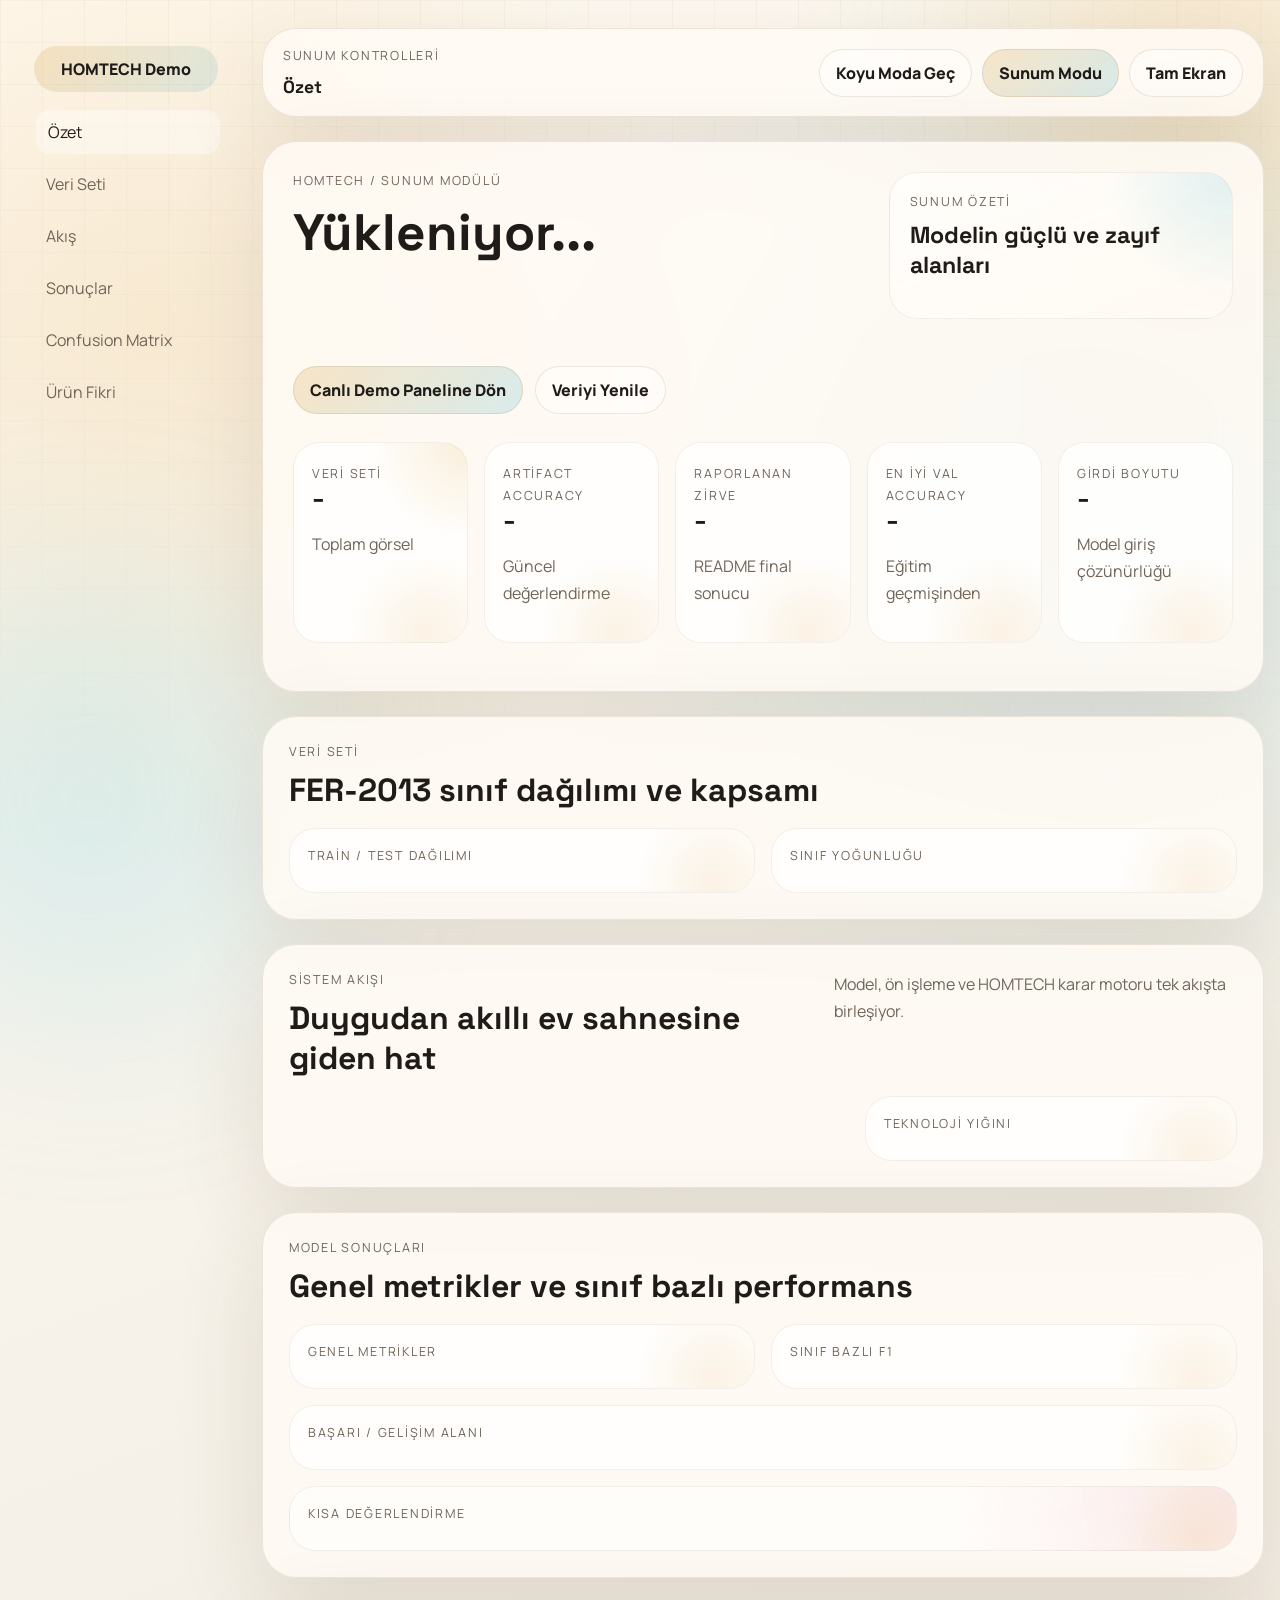
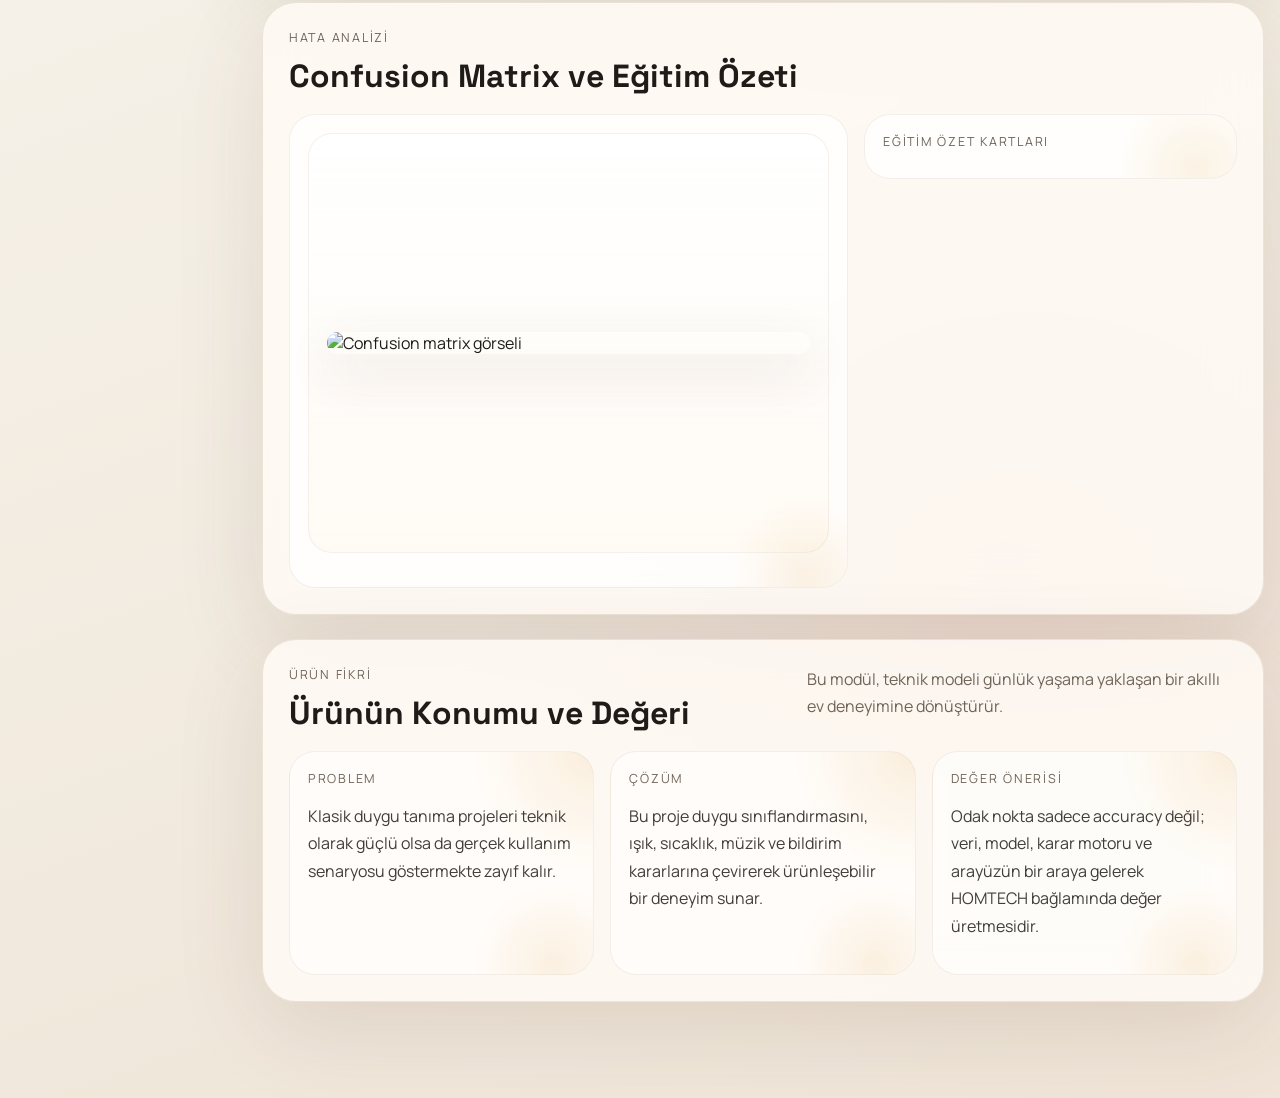
==== src/web_demo/presentation.html @ cc85b4e5 "Add presentation and desktop demo experience" ====
<!DOCTYPE html>
<html lang="tr">
  <head>
    <meta charset="UTF-8" />
    <meta name="viewport" content="width=device-width, initial-scale=1.0" />
    <title>HOMTECH Sunum Modülü</title>
    <link rel="preconnect" href="https://fonts.googleapis.com" />
    <link rel="preconnect" href="https://fonts.gstatic.com" crossorigin />
    <link
      href="https://fonts.googleapis.com/css2?family=Space+Grotesk:wght@400;500;700&family=Manrope:wght@400;600;700;800&display=swap"
      rel="stylesheet"
    />
    <link rel="icon" type="image/png" href="./app_icon.png" />
    <link rel="stylesheet" href="./presentation.css" />
  </head>
  <body>
    <div class="backdrop backdrop-one"></div>
    <div class="backdrop backdrop-two"></div>

    <div class="presentation-shell">
      <aside class="rail">
        <a class="brand-chip" href="/">HOMTECH Demo</a>
        <nav class="rail-nav">
          <a href="#hero">Özet</a>
          <a href="#dataset">Veri Seti</a>
          <a href="#pipeline">Akış</a>
          <a href="#results">Sonuçlar</a>
          <a href="#matrix">Confusion Matrix</a>
          <a href="#product">Ürün Fikri</a>
        </nav>
      </aside>

      <main class="slides">
        <header class="presentation-toolbar glass">
          <div class="toolbar-copy">
            <span class="toolbar-label">Sunum Kontrolleri</span>
            <strong id="slide-title">Özet</strong>
          </div>
          <div class="toolbar-actions">
            <button id="theme-toggle" class="toolbar-button" type="button">Koyu Moda Geç</button>
            <button id="presentation-toggle" class="toolbar-button primary" type="button">Sunum Modu</button>
            <button id="fullscreen-toggle" class="toolbar-button" type="button">Tam Ekran</button>
          </div>
        </header>

        <section id="hero" class="slide hero-slide glass">
          <div class="hero-stage">
            <div class="hero-copy-block">
              <div class="eyebrow">HOMTECH / Sunum Modülü</div>
              <h1 id="project-title">Yükleniyor...</h1>
              <p id="project-subtitle" class="hero-subtitle"></p>
              <p id="project-goal" class="hero-copy"></p>

              <div id="hero-tags" class="hero-tags"></div>

              <div class="hero-actions">
                <a class="primary-link" href="/">Canlı Demo Paneline Dön</a>
                <button id="reload-data" class="secondary-link" type="button">Veriyi Yenile</button>
              </div>
            </div>

            <aside class="hero-spotlight">
              <div class="spotlight-topline">Sunum Özeti</div>
              <h3 id="spotlight-title">Modelin güçlü ve zayıf alanları</h3>
              <p id="spotlight-copy"></p>
              <div id="spotlight-grid" class="spotlight-grid"></div>
            </aside>
          </div>

          <div class="hero-metrics">
            <article class="metric-card accent">
              <span>Veri Seti</span>
              <strong id="dataset-total">-</strong>
              <p>Toplam görsel</p>
            </article>
            <article class="metric-card">
              <span>Artifact Accuracy</span>
              <strong id="current-accuracy">-</strong>
              <p>Güncel değerlendirme</p>
            </article>
            <article class="metric-card">
              <span>Raporlanan Zirve</span>
              <strong id="reported-accuracy">-</strong>
              <p>README final sonucu</p>
            </article>
            <article class="metric-card">
              <span>En İyi Val Accuracy</span>
              <strong id="best-val-accuracy">-</strong>
              <p>Eğitim geçmişinden</p>
            </article>
            <article class="metric-card">
              <span>Girdi Boyutu</span>
              <strong id="image-size">-</strong>
              <p>Model giriş çözünürlüğü</p>
            </article>
          </div>

          <div id="hero-summary-band" class="hero-summary-band"></div>
        </section>

        <section id="dataset" class="slide glass">
          <div class="section-head">
            <div>
              <p class="section-kicker">Veri Seti</p>
              <h2>FER-2013 sınıf dağılımı ve kapsamı</h2>
            </div>
            <p id="dataset-summary" class="section-copy"></p>
          </div>

          <div class="dataset-grid">
            <div class="panel-card">
              <div class="card-title">Train / Test Dağılımı</div>
              <div id="split-overview" class="split-overview"></div>
            </div>

            <div class="panel-card">
              <div class="card-title">Sınıf Yoğunluğu</div>
              <div id="dataset-bars" class="bar-list"></div>
            </div>
          </div>
        </section>

        <section id="pipeline" class="slide glass">
          <div class="section-head">
            <div>
              <p class="section-kicker">Sistem Akışı</p>
              <h2>Duygudan akıllı ev sahnesine giden hat</h2>
            </div>
            <p class="section-copy">Model, ön işleme ve HOMTECH karar motoru tek akışta birleşiyor.</p>
          </div>

          <div class="pipeline-grid">
            <div id="pipeline-steps" class="timeline"></div>
            <div class="panel-card compact">
              <div class="card-title">Teknoloji Yığını</div>
              <div id="tech-stack" class="tech-stack"></div>
            </div>
          </div>
        </section>

        <section id="results" class="slide glass">
          <div class="section-head">
            <div>
              <p class="section-kicker">Model Sonuçları</p>
              <h2>Genel metrikler ve sınıf bazlı performans</h2>
            </div>
            <p id="results-summary" class="section-copy"></p>
          </div>

          <div class="results-grid">
            <div class="panel-card">
              <div class="card-title">Genel Metrikler</div>
              <div id="overall-metrics" class="overall-metrics"></div>
            </div>
            <div class="panel-card">
              <div class="card-title">Sınıf Bazlı F1</div>
              <div id="f1-bars" class="bar-list"></div>
            </div>
            <div class="panel-card wide-card">
              <div class="card-title">Başarı / Gelişim Alanı</div>
              <div id="highlight-grid" class="highlight-grid"></div>
            </div>
            <div class="panel-card wide-card emphasis-card">
              <div class="card-title">Kısa Değerlendirme</div>
              <p id="results-spotlight" class="spotlight-paragraph"></p>
            </div>
          </div>
        </section>

        <section id="matrix" class="slide glass">
          <div class="section-head">
            <div>
              <p class="section-kicker">Hata Analizi</p>
              <h2>Confusion Matrix ve Eğitim Özeti</h2>
            </div>
            <p id="training-summary" class="section-copy"></p>
          </div>

          <div class="matrix-grid">
            <div class="panel-card image-card">
              <div class="matrix-frame">
                <img id="matrix-image" alt="Confusion matrix görseli" />
              </div>
              <p id="matrix-caption" class="image-caption"></p>
            </div>
            <div class="panel-card">
              <div class="card-title">Eğitim Özet Kartları</div>
              <div id="training-cards" class="training-cards"></div>
            </div>
          </div>
        </section>

        <section id="product" class="slide glass">
          <div class="section-head">
            <div>
              <p class="section-kicker">Ürün Fikri</p>
              <h2>Ürünün Konumu ve Değeri</h2>
            </div>
            <p class="section-copy">Bu modül, teknik modeli günlük yaşama yaklaşan bir akıllı ev deneyimine dönüştürür.</p>
          </div>

          <div class="product-grid">
            <article class="panel-card story-card">
              <div class="card-title">Problem</div>
              <p>Klasik duygu tanıma projeleri teknik olarak güçlü olsa da gerçek kullanım senaryosu göstermekte zayıf kalır.</p>
            </article>
            <article class="panel-card story-card">
              <div class="card-title">Çözüm</div>
              <p>Bu proje duygu sınıflandırmasını, ışık, sıcaklık, müzik ve bildirim kararlarına çevirerek ürünleşebilir bir deneyim sunar.</p>
            </article>
            <article class="panel-card story-card">
              <div class="card-title">Değer Önerisi</div>
              <p>Odak nokta sadece accuracy değil; veri, model, karar motoru ve arayüzün bir araya gelerek HOMTECH bağlamında değer üretmesidir.</p>
            </article>
          </div>
        </section>
      </main>
    </div>

    <div id="slide-controls" class="slide-controls glass" hidden>
      <button id="prev-slide" class="nav-button" type="button">Önceki</button>
      <div class="slide-progress">
        <span id="slide-counter">1 / 6</span>
        <div class="progress-track">
          <div id="progress-fill" class="progress-fill"></div>
        </div>
      </div>
      <button id="next-slide" class="nav-button" type="button">Sonraki</button>
    </div>

    <script src="./presentation.js" defer></script>
  </body>
</html>
---- src/web_demo/presentation.css ----
:root {
  --bg: #f5f1e8;
  --bg-secondary: #fffaf2;
  --panel: rgba(255, 251, 245, 0.86);
  --panel-soft: rgba(255, 255, 255, 0.75);
  --line: rgba(145, 113, 74, 0.16);
  --text: #1e1b18;
  --muted: #6f6458;
  --cyan: #2da8c7;
  --mint: #3bb88f;
  --amber: #de9c2f;
  --coral: #e47a57;
  --rose: #db6d7d;
  --shadow: 0 26px 90px rgba(84, 59, 31, 0.12);
  --radius-xl: 34px;
  --radius-lg: 26px;
  --radius-md: 18px;
}

body.theme-dark {
  --bg: #06111b;
  --bg-secondary: #0b1a2a;
  --panel: rgba(9, 18, 31, 0.82);
  --panel-soft: rgba(255, 255, 255, 0.04);
  --line: rgba(157, 216, 255, 0.12);
  --text: #f5f7fb;
  --muted: #9db1c9;
  --cyan: #79dbff;
  --mint: #a8ffbd;
  --amber: #ffc06f;
  --coral: #ff8e7b;
  --rose: #ff7fa5;
  --shadow: 0 30px 90px rgba(0, 0, 0, 0.28);
}

* {
  box-sizing: border-box;
}

html {
  scroll-behavior: smooth;
}

body {
  margin: 0;
  min-height: 100vh;
  color: var(--text);
  font-family: "Manrope", sans-serif;
  background:
    radial-gradient(circle at 12% 12%, rgba(222, 156, 47, 0.16), transparent 21%),
    radial-gradient(circle at 85% 18%, rgba(45, 168, 199, 0.14), transparent 23%),
    radial-gradient(circle at 78% 80%, rgba(219, 109, 125, 0.1), transparent 22%),
    linear-gradient(160deg, var(--bg-secondary) 0%, var(--bg) 50%, #efe4d7 100%);
  transition: background 260ms ease, color 260ms ease;
}

body.theme-dark {
  background:
    radial-gradient(circle at 15% 10%, rgba(121, 219, 255, 0.12), transparent 22%),
    radial-gradient(circle at 85% 16%, rgba(255, 192, 111, 0.14), transparent 24%),
    radial-gradient(circle at 78% 75%, rgba(255, 127, 165, 0.09), transparent 24%),
    linear-gradient(160deg, #02070f 0%, #07131f 42%, #091a2d 100%);
}

body::before {
  content: "";
  position: fixed;
  inset: 0;
  pointer-events: none;
  background-image:
    linear-gradient(rgba(30, 27, 24, 0.03) 1px, transparent 1px),
    linear-gradient(90deg, rgba(30, 27, 24, 0.03) 1px, transparent 1px);
  background-size: 42px 42px;
  mask-image: linear-gradient(to bottom, rgba(0, 0, 0, 0.92), transparent);
}

body.theme-dark::before {
  background-image:
    linear-gradient(rgba(255, 255, 255, 0.03) 1px, transparent 1px),
    linear-gradient(90deg, rgba(255, 255, 255, 0.03) 1px, transparent 1px);
}

.backdrop {
  position: fixed;
  width: 420px;
  height: 420px;
  border-radius: 50%;
  filter: blur(110px);
  opacity: 0.22;
  pointer-events: none;
}

.backdrop-one {
  top: -110px;
  right: -130px;
  background: #f3b34d;
}

.backdrop-two {
  left: -120px;
  bottom: -110px;
  background: #6ecfe6;
}

.presentation-shell {
  position: relative;
  display: grid;
  grid-template-columns: 220px minmax(0, 1fr);
  gap: 26px;
  width: min(1500px, calc(100% - 32px));
  margin: 0 auto;
  padding: 28px 0 96px;
}

.slides {
  display: grid;
  gap: 24px;
}

.glass {
  border: 1px solid var(--line);
  border-radius: var(--radius-xl);
  background: var(--panel);
  backdrop-filter: blur(26px);
  box-shadow: var(--shadow);
}

.rail {
  position: sticky;
  top: 24px;
  align-self: start;
  display: grid;
  gap: 18px;
  padding: 18px;
}

.rail {
  height: fit-content;
}

.brand-chip,
.rail-nav a,
.primary-link,
.secondary-link {
  color: var(--text);
  text-decoration: none;
}

.brand-chip {
  display: inline-flex;
  justify-content: center;
  padding: 12px 14px;
  border-radius: 999px;
  font-weight: 800;
  background: linear-gradient(135deg, rgba(222, 156, 47, 0.2), rgba(45, 168, 199, 0.14));
}

.rail-nav {
  display: grid;
  gap: 8px;
}

.rail-nav a {
  padding: 11px 12px;
  border-radius: 14px;
  color: var(--muted);
  transition: background 180ms ease, color 180ms ease, transform 180ms ease;
}

.rail-nav a.active,
.rail-nav a:hover {
  color: var(--text);
  background: rgba(255, 255, 255, 0.4);
  transform: translateX(2px);
}

body.theme-dark .rail-nav a.active,
body.theme-dark .rail-nav a:hover {
  background: rgba(255, 255, 255, 0.06);
}

.presentation-toolbar,
.slide {
  opacity: 0;
  transform: translateY(18px);
  animation: rise-in 540ms ease forwards;
}

.presentation-toolbar {
  display: flex;
  justify-content: space-between;
  gap: 18px;
  align-items: center;
  padding: 18px 20px;
  animation-delay: 80ms;
}

.toolbar-copy {
  display: grid;
  gap: 2px;
}

.toolbar-label,
.eyebrow,
.section-kicker,
.card-title,
.metric-card span,
.notes-badge {
  margin: 0 0 10px;
  color: var(--muted);
  text-transform: uppercase;
  letter-spacing: 0.14em;
  font-size: 0.78rem;
}

.toolbar-copy strong {
  font-family: "Space Grotesk", sans-serif;
  font-size: 1.1rem;
}

.toolbar-actions {
  display: flex;
  flex-wrap: wrap;
  gap: 10px;
}

.toolbar-button,
.nav-button,
.primary-link,
.secondary-link {
  display: inline-flex;
  align-items: center;
  justify-content: center;
  padding: 12px 16px;
  border: 1px solid var(--line);
  border-radius: 999px;
  color: var(--text);
  font: inherit;
  font-weight: 800;
  cursor: pointer;
  background: rgba(255, 255, 255, 0.42);
}

body.theme-dark .toolbar-button,
body.theme-dark .nav-button,
body.theme-dark .primary-link,
body.theme-dark .secondary-link {
  background: rgba(255, 255, 255, 0.03);
}

.toolbar-button.primary,
.primary-link {
  background: linear-gradient(135deg, rgba(222, 156, 47, 0.22), rgba(45, 168, 199, 0.18));
}

.slide {
  padding: 26px;
}

.hero-slide {
  padding: 30px;
  animation-delay: 120ms;
}

.hero-stage {
  display: grid;
  grid-template-columns: 1.25fr 0.75fr;
  gap: 22px;
  align-items: start;
}

.hero-copy-block {
  display: grid;
  gap: 10px;
}

.hero-subtitle {
  max-width: 760px;
  margin: 4px 0 0;
  color: var(--muted);
  font-size: 1rem;
  letter-spacing: 0.02em;
}

h1,
h2 {
  margin: 0;
  font-family: "Space Grotesk", sans-serif;
}

h1 {
  max-width: 860px;
  font-size: clamp(2.8rem, 4vw, 5.1rem);
  line-height: 0.95;
}

h2 {
  font-size: clamp(1.5rem, 2.5vw, 2.25rem);
}

.hero-copy,
.section-copy,
.story-card p,
.metric-card p,
.timeline-step p,
.overall-card p,
.training-card p {
  line-height: 1.72;
}

.hero-copy,
.story-card p,
.timeline-step p {
  color: color-mix(in srgb, var(--text) 85%, white 15%);
}

.section-copy,
.metric-card p,
.overall-card p,
.training-card p {
  color: var(--muted);
}

.hero-actions {
  display: flex;
  flex-wrap: wrap;
  gap: 12px;
  margin-top: 24px;
}

.hero-tags {
  display: flex;
  flex-wrap: wrap;
  gap: 10px;
  margin-top: 8px;
}

.hero-tag {
  display: inline-flex;
  align-items: center;
  padding: 10px 12px;
  border-radius: 999px;
  background: rgba(255, 255, 255, 0.58);
  color: var(--muted);
  font-size: 0.9rem;
  font-weight: 700;
}

body.theme-dark .hero-tag {
  background: rgba(255, 255, 255, 0.07);
}

.hero-spotlight {
  position: relative;
  overflow: hidden;
  padding: 20px;
  border-radius: 28px;
  border: 1px solid color-mix(in srgb, var(--line) 72%, white 28%);
  background:
    radial-gradient(circle at top right, rgba(45, 168, 199, 0.14), transparent 34%),
    linear-gradient(160deg, rgba(255, 255, 255, 0.68), rgba(255, 250, 242, 0.92));
}

body.theme-dark .hero-spotlight {
  background:
    radial-gradient(circle at top right, rgba(121, 219, 255, 0.14), transparent 34%),
    linear-gradient(160deg, rgba(255, 255, 255, 0.05), rgba(9, 18, 31, 0.9));
}

.spotlight-topline {
  color: var(--muted);
  text-transform: uppercase;
  letter-spacing: 0.14em;
  font-size: 0.78rem;
}

.hero-spotlight h3 {
  margin: 10px 0 6px;
  font-family: "Space Grotesk", sans-serif;
  font-size: 1.45rem;
}

.hero-spotlight p {
  margin: 0;
  color: color-mix(in srgb, var(--text) 82%, white 18%);
  line-height: 1.7;
}

.spotlight-grid {
  display: grid;
  gap: 12px;
  margin-top: 18px;
}

.spotlight-item {
  padding: 14px 15px;
  border-radius: 18px;
  background: rgba(255, 255, 255, 0.54);
}

body.theme-dark .spotlight-item {
  background: rgba(255, 255, 255, 0.05);
}

.spotlight-item span {
  display: block;
  color: var(--muted);
  font-size: 0.8rem;
  text-transform: uppercase;
  letter-spacing: 0.12em;
}

.spotlight-item strong {
  display: block;
  margin-top: 8px;
  font-size: 1.18rem;
}

.hero-metrics,
.dataset-grid,
.results-grid,
.matrix-grid,
.product-grid {
  display: grid;
  gap: 16px;
}

.hero-metrics {
  grid-template-columns: repeat(5, 1fr);
  margin-top: 28px;
}

.hero-summary-band {
  display: grid;
  grid-template-columns: repeat(3, 1fr);
  gap: 14px;
  margin-top: 18px;
}

.summary-band-item {
  padding: 16px;
  border-radius: 20px;
  border: 1px solid color-mix(in srgb, var(--line) 70%, white 30%);
  background: rgba(255, 255, 255, 0.52);
}

body.theme-dark .summary-band-item {
  background: rgba(255, 255, 255, 0.04);
}

.summary-band-item span {
  display: block;
  color: var(--muted);
  font-size: 0.8rem;
  text-transform: uppercase;
  letter-spacing: 0.12em;
}

.summary-band-item strong {
  display: block;
  margin-top: 8px;
  font-size: 1.28rem;
}

.summary-band-item p {
  margin: 8px 0 0;
  color: var(--muted);
  line-height: 1.6;
}

.metric-card,
.panel-card {
  position: relative;
  overflow: hidden;
  padding: 18px;
  border-radius: var(--radius-lg);
  border: 1px solid color-mix(in srgb, var(--line) 70%, white 30%);
  background: var(--panel-soft);
}

.metric-card::after,
.panel-card::after {
  content: "";
  position: absolute;
  inset: auto -40px -70px auto;
  width: 160px;
  height: 160px;
  border-radius: 50%;
  background: radial-gradient(circle, rgba(222, 156, 47, 0.12), transparent 70%);
  pointer-events: none;
}

body.theme-dark .metric-card::after,
body.theme-dark .panel-card::after {
  background: radial-gradient(circle, rgba(121, 219, 255, 0.12), transparent 70%);
}

.metric-card strong {
  display: block;
  font-size: 1.9rem;
  line-height: 1.05;
}

.metric-card.accent {
  background:
    radial-gradient(circle at top right, rgba(222, 156, 47, 0.16), transparent 36%),
    var(--panel-soft);
}

.section-head {
  display: flex;
  justify-content: space-between;
  gap: 20px;
  align-items: flex-start;
  margin-bottom: 18px;
}

.section-copy {
  max-width: 430px;
  margin: 0;
}

.dataset-grid,
.results-grid,
.matrix-grid {
  grid-template-columns: repeat(2, minmax(0, 1fr));
}

.matrix-grid {
  grid-template-columns: minmax(0, 1.2fr) minmax(320px, 0.8fr);
  align-items: start;
}

.wide-card {
  grid-column: 1 / -1;
}

.split-overview {
  display: grid;
  grid-template-columns: repeat(2, 1fr);
  gap: 14px;
}

.split-card,
.overall-card,
.training-card,
.highlight-card {
  padding: 16px;
  border-radius: var(--radius-md);
  background: rgba(255, 255, 255, 0.52);
}

body.theme-dark .split-card,
body.theme-dark .overall-card,
body.theme-dark .training-card,
body.theme-dark .highlight-card {
  background: rgba(255, 255, 255, 0.04);
}

.split-card strong,
.overall-card strong,
.training-card strong,
.highlight-card strong {
  display: block;
  margin-top: 8px;
  font-size: 1.6rem;
}

.bar-list,
.overall-metrics,
.training-cards,
.highlight-grid {
  display: grid;
  gap: 12px;
}

.training-cards {
  grid-template-columns: repeat(2, minmax(0, 1fr));
}

.bar-item {
  display: grid;
  grid-template-columns: 96px minmax(0, 1fr) 60px;
  gap: 12px;
  align-items: center;
}

.bar-item span,
.bar-item strong {
  font-size: 0.92rem;
}

.bar-track,
.progress-track {
  height: 12px;
  border-radius: 999px;
  background: rgba(59, 53, 47, 0.08);
  overflow: hidden;
}

body.theme-dark .bar-track,
body.theme-dark .progress-track {
  background: rgba(255, 255, 255, 0.08);
}

.bar-fill,
.progress-fill {
  height: 100%;
  border-radius: inherit;
  background: linear-gradient(90deg, var(--cyan), var(--amber));
  transform-origin: left center;
  animation: fill-in 900ms ease forwards;
}

.pipeline-grid {
  display: grid;
  grid-template-columns: 1.2fr 0.8fr;
  gap: 18px;
}

.timeline {
  display: grid;
  gap: 12px;
}

.timeline-step {
  display: grid;
  grid-template-columns: 54px minmax(0, 1fr);
  gap: 14px;
  align-items: start;
  padding: 16px;
  border-radius: var(--radius-lg);
  background: rgba(255, 255, 255, 0.46);
}

body.theme-dark .timeline-step {
  background: rgba(255, 255, 255, 0.04);
}

.timeline-index {
  display: inline-flex;
  width: 54px;
  height: 54px;
  align-items: center;
  justify-content: center;
  border-radius: 18px;
  font-family: "Space Grotesk", sans-serif;
  font-weight: 700;
  background: linear-gradient(135deg, rgba(222, 156, 47, 0.2), rgba(45, 168, 199, 0.16));
}

.tech-stack {
  display: flex;
  flex-wrap: wrap;
  gap: 10px;
}

.stack-chip {
  display: inline-flex;
  padding: 10px 12px;
  border-radius: 999px;
  background: rgba(255, 255, 255, 0.58);
  color: var(--muted);
}

body.theme-dark .stack-chip {
  background: rgba(255, 255, 255, 0.07);
}

.image-card {
  display: grid;
  gap: 16px;
  align-content: start;
  min-height: auto;
}

.matrix-frame {
  display: grid;
  place-items: center;
  min-height: 420px;
  padding: 18px;
  border-radius: 24px;
  background:
    linear-gradient(180deg, rgba(255, 255, 255, 0.9), rgba(255, 249, 241, 0.75));
  border: 1px solid color-mix(in srgb, var(--line) 62%, white 38%);
  box-shadow: inset 0 1px 0 rgba(255, 255, 255, 0.65);
}

body.theme-dark .matrix-frame {
  background:
    linear-gradient(180deg, rgba(255, 255, 255, 0.06), rgba(255, 255, 255, 0.03));
  box-shadow: inset 0 1px 0 rgba(255, 255, 255, 0.03);
}

.image-card img {
  width: 100%;
  max-height: 520px;
  object-fit: contain;
  border-radius: 22px;
  box-shadow: 0 18px 50px rgba(81, 60, 32, 0.12);
}

.image-caption {
  margin: 0;
  color: var(--muted);
  line-height: 1.7;
}

.highlight-grid {
  grid-template-columns: repeat(3, 1fr);
}

.emphasis-card {
  background:
    radial-gradient(circle at top right, rgba(219, 109, 125, 0.14), transparent 30%),
    rgba(255, 255, 255, 0.6);
}

body.theme-dark .emphasis-card {
  background:
    radial-gradient(circle at top right, rgba(255, 127, 165, 0.14), transparent 30%),
    rgba(255, 255, 255, 0.04);
}

.spotlight-paragraph {
  max-width: 900px;
  margin: 0;
  color: color-mix(in srgb, var(--text) 84%, white 16%);
  font-size: 1.03rem;
  line-height: 1.8;
}

.product-grid {
  grid-template-columns: repeat(3, minmax(0, 1fr));
}

.story-card {
  min-height: 220px;
  background:
    radial-gradient(circle at top right, rgba(222, 156, 47, 0.14), transparent 32%),
    rgba(255, 255, 255, 0.58);
}

body.theme-dark .story-card {
  background:
    radial-gradient(circle at top right, rgba(121, 219, 255, 0.14), transparent 32%),
    rgba(255, 255, 255, 0.04);
}

.slide-controls {
  position: fixed;
  left: 50%;
  bottom: 18px;
  z-index: 20;
  display: flex;
  align-items: center;
  gap: 14px;
  padding: 14px 16px;
  transform: translateX(-50%);
}

.slide-progress {
  min-width: 220px;
  display: grid;
  gap: 8px;
}

#slide-counter {
  color: var(--muted);
  font-size: 0.9rem;
}

body.presentation-mode {
  overflow: hidden;
}

body.presentation-mode .presentation-shell {
  grid-template-columns: 1fr;
  width: min(1320px, calc(100% - 24px));
  padding: 18px 0 92px;
}

body.presentation-mode .rail {
  display: none;
}

body.presentation-mode .slides {
  min-height: calc(100vh - 120px);
}

body.presentation-mode .slide {
  min-height: calc(100vh - 168px);
  display: none;
  align-content: start;
}

body.presentation-mode .slide.is-current {
  display: block;
}

body.presentation-mode .slide-controls {
  display: flex;
}

.compact {
  align-self: start;
}

[hidden] {
  display: none !important;
}

@keyframes fill-in {
  from {
    transform: scaleX(0.02);
  }
  to {
    transform: scaleX(1);
  }
}

@keyframes rise-in {
  from {
    opacity: 0;
    transform: translateY(18px);
  }
  to {
    opacity: 1;
    transform: translateY(0);
  }
}

@media (max-width: 1180px) {
  .presentation-shell,
  .hero-metrics,
  .hero-summary-band,
  .dataset-grid,
  .results-grid,
  .matrix-grid,
  .pipeline-grid,
  .product-grid,
  .highlight-grid {
    grid-template-columns: 1fr;
  }

  .hero-stage {
    grid-template-columns: 1fr;
  }

  .training-cards {
    grid-template-columns: 1fr 1fr;
  }

  .rail {
    position: static;
  }

  .presentation-shell {
    grid-template-columns: 1fr;
  }
}

@media (max-width: 760px) {
  .presentation-shell {
    width: min(100% - 16px, 1440px);
  }

  .presentation-toolbar,
  .section-head,
  .split-overview {
    flex-direction: column;
  }

  .hero-actions,
  .toolbar-actions {
    flex-direction: column;
  }

  .bar-item {
    grid-template-columns: 82px minmax(0, 1fr) 48px;
  }

  .slide-controls {
    width: calc(100% - 16px);
    justify-content: space-between;
  }

  .slide-progress {
    min-width: 140px;
  }

  .training-cards {
    grid-template-columns: 1fr;
  }
}
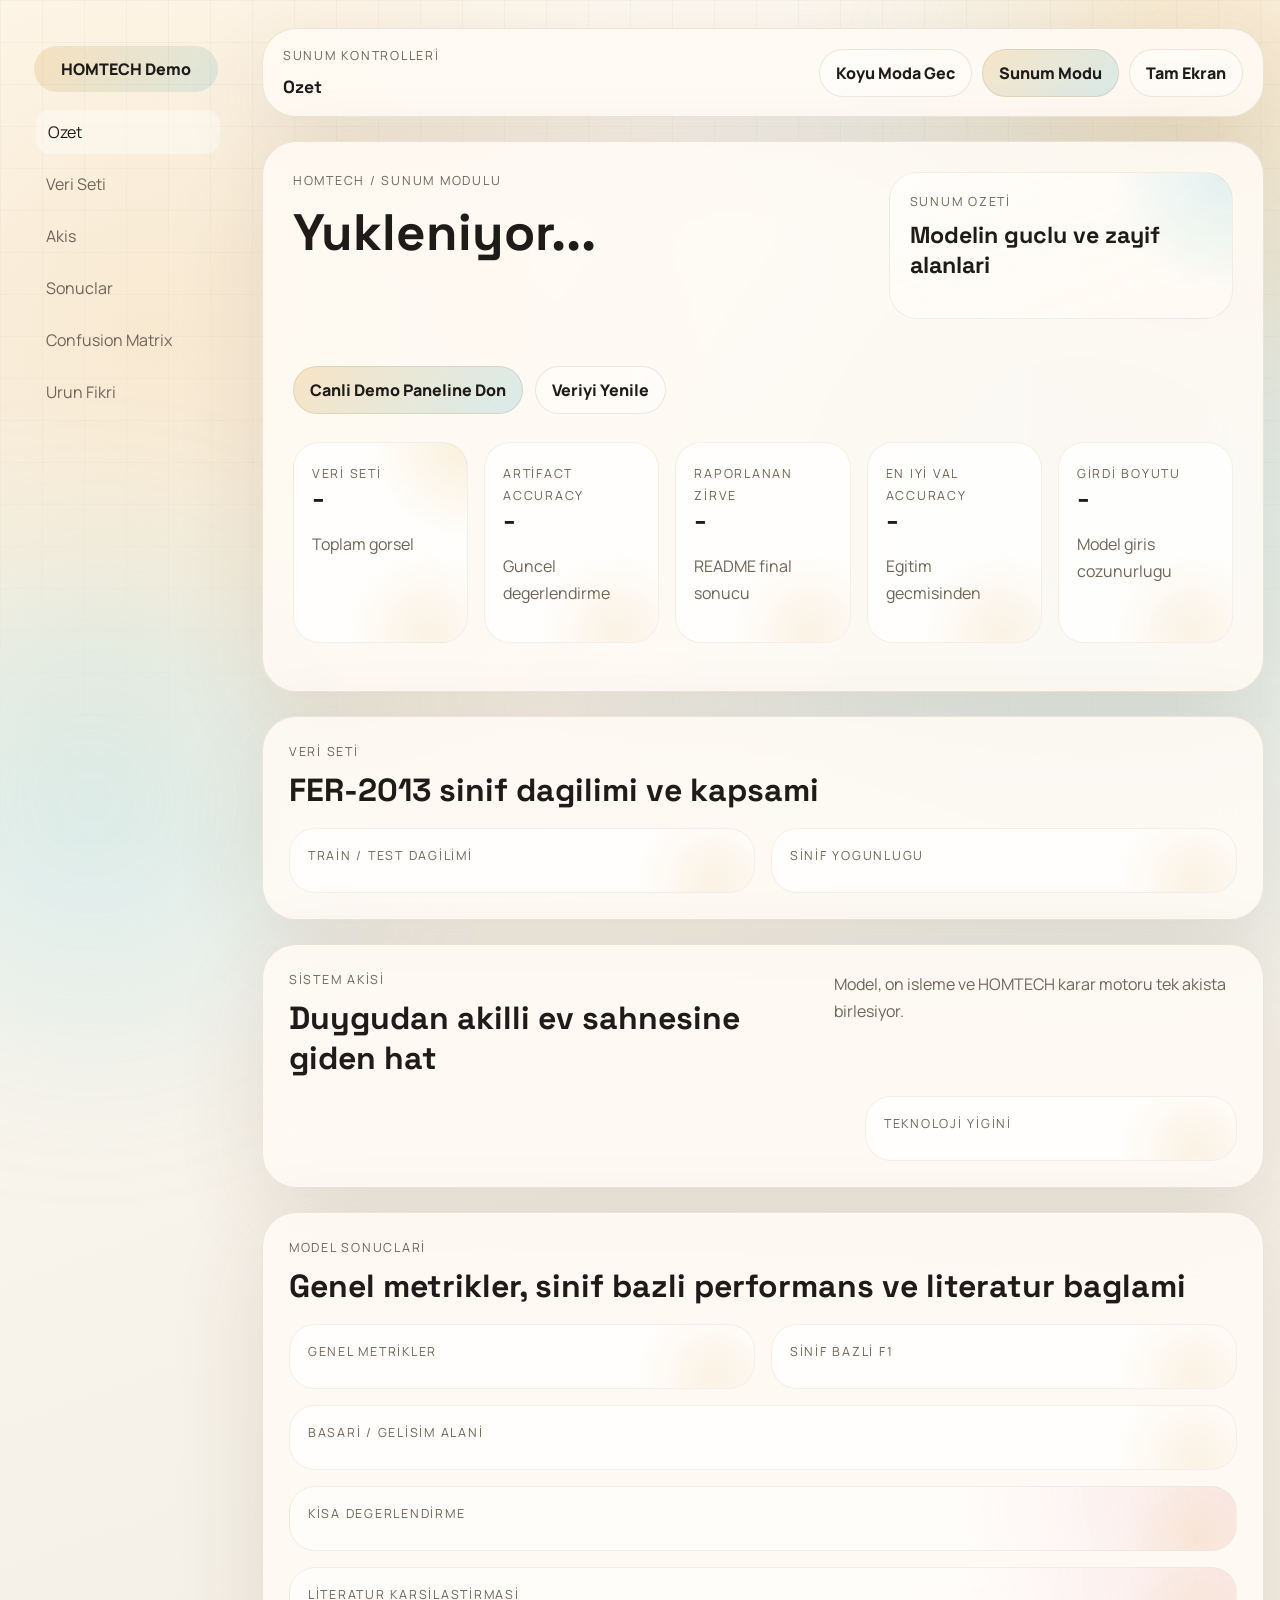
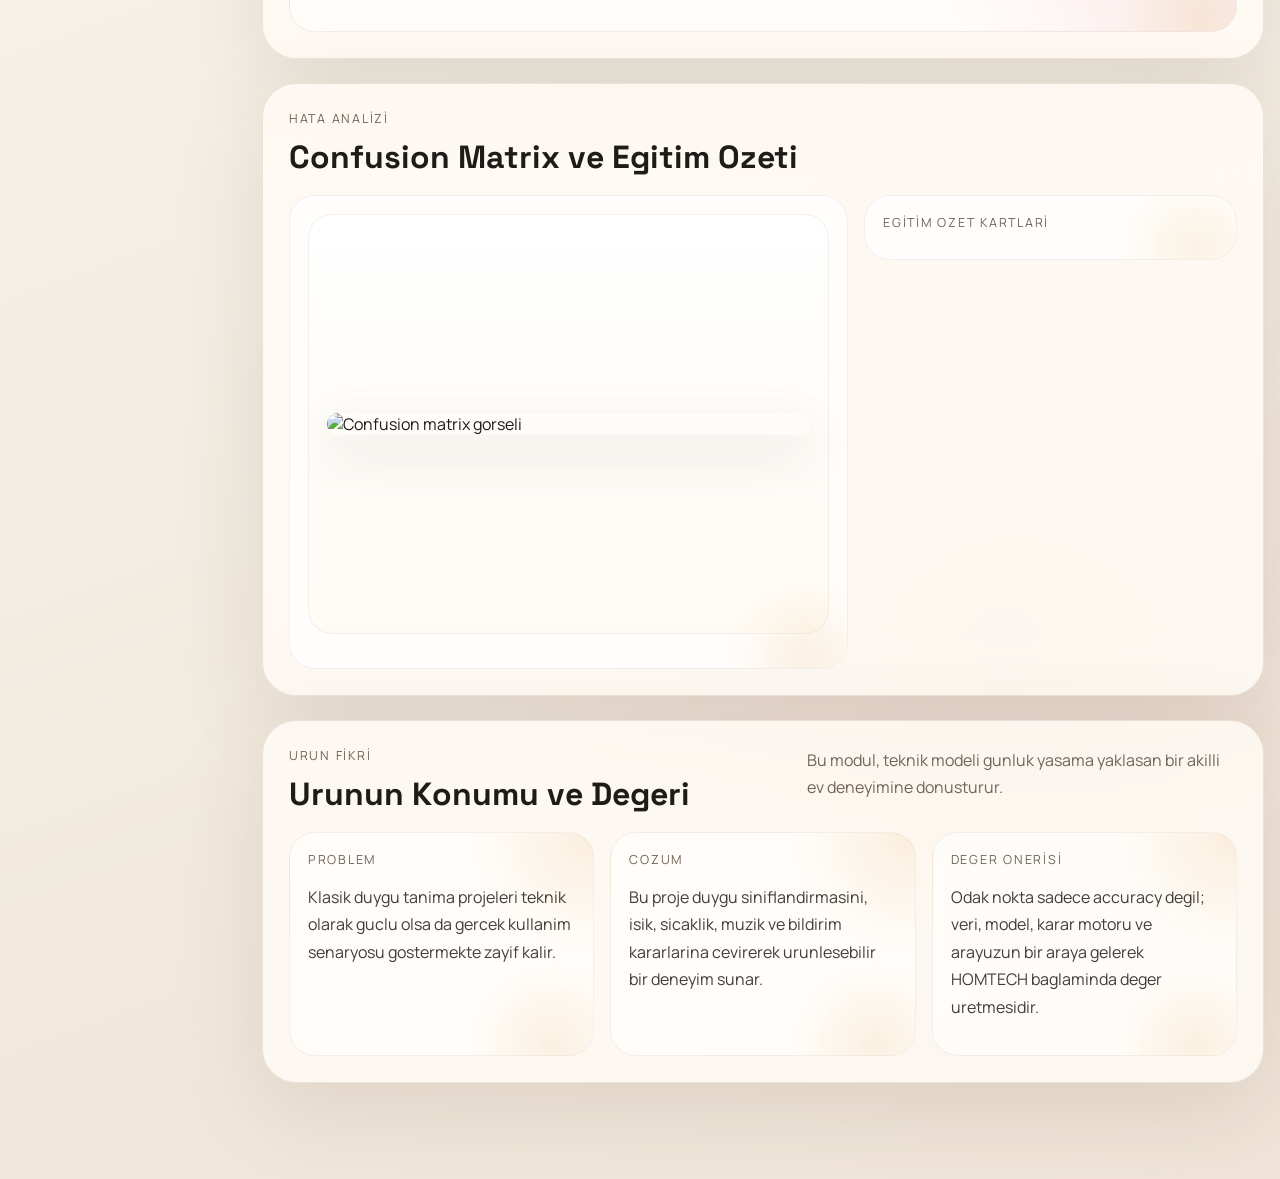
==== commit f11d8b75: "Prepare project for GitHub" ====
--- a/src/web_demo/presentation.html
+++ b/src/web_demo/presentation.html
@@ -1,9 +1,9 @@
-<!DOCTYPE html>
+﻿<!DOCTYPE html>
 <html lang="tr">
   <head>
     <meta charset="UTF-8" />
     <meta name="viewport" content="width=device-width, initial-scale=1.0" />
-    <title>HOMTECH Sunum Modülü</title>
+    <title>HOMTECH Sunum Modulu</title>
     <link rel="preconnect" href="https://fonts.googleapis.com" />
     <link rel="preconnect" href="https://fonts.gstatic.com" crossorigin />
     <link
@@ -21,12 +21,12 @@
       <aside class="rail">
         <a class="brand-chip" href="/">HOMTECH Demo</a>
         <nav class="rail-nav">
-          <a href="#hero">Özet</a>
+          <a href="#hero">Ozet</a>
           <a href="#dataset">Veri Seti</a>
-          <a href="#pipeline">Akış</a>
-          <a href="#results">Sonuçlar</a>
+          <a href="#pipeline">Akis</a>
+          <a href="#results">Sonuclar</a>
           <a href="#matrix">Confusion Matrix</a>
-          <a href="#product">Ürün Fikri</a>
+          <a href="#product">Urun Fikri</a>
         </nav>
       </aside>
 
@@ -34,10 +34,10 @@
         <header class="presentation-toolbar glass">
           <div class="toolbar-copy">
             <span class="toolbar-label">Sunum Kontrolleri</span>
-            <strong id="slide-title">Özet</strong>
+            <strong id="slide-title">Ozet</strong>
           </div>
           <div class="toolbar-actions">
-            <button id="theme-toggle" class="toolbar-button" type="button">Koyu Moda Geç</button>
+            <button id="theme-toggle" class="toolbar-button" type="button">Koyu Moda Gec</button>
             <button id="presentation-toggle" class="toolbar-button primary" type="button">Sunum Modu</button>
             <button id="fullscreen-toggle" class="toolbar-button" type="button">Tam Ekran</button>
           </div>
@@ -46,22 +46,22 @@
         <section id="hero" class="slide hero-slide glass">
           <div class="hero-stage">
             <div class="hero-copy-block">
-              <div class="eyebrow">HOMTECH / Sunum Modülü</div>
-              <h1 id="project-title">Yükleniyor...</h1>
+              <div class="eyebrow">HOMTECH / Sunum Modulu</div>
+              <h1 id="project-title">Yukleniyor...</h1>
               <p id="project-subtitle" class="hero-subtitle"></p>
               <p id="project-goal" class="hero-copy"></p>
 
               <div id="hero-tags" class="hero-tags"></div>
 
               <div class="hero-actions">
-                <a class="primary-link" href="/">Canlı Demo Paneline Dön</a>
+                <a class="primary-link" href="/">Canli Demo Paneline Don</a>
                 <button id="reload-data" class="secondary-link" type="button">Veriyi Yenile</button>
               </div>
             </div>
 
             <aside class="hero-spotlight">
-              <div class="spotlight-topline">Sunum Özeti</div>
-              <h3 id="spotlight-title">Modelin güçlü ve zayıf alanları</h3>
+              <div class="spotlight-topline">Sunum Ozeti</div>
+              <h3 id="spotlight-title">Modelin guclu ve zayif alanlari</h3>
               <p id="spotlight-copy"></p>
               <div id="spotlight-grid" class="spotlight-grid"></div>
             </aside>
@@ -71,12 +71,12 @@
             <article class="metric-card accent">
               <span>Veri Seti</span>
               <strong id="dataset-total">-</strong>
-              <p>Toplam görsel</p>
+              <p>Toplam gorsel</p>
             </article>
             <article class="metric-card">
               <span>Artifact Accuracy</span>
               <strong id="current-accuracy">-</strong>
-              <p>Güncel değerlendirme</p>
+              <p>Guncel degerlendirme</p>
             </article>
             <article class="metric-card">
               <span>Raporlanan Zirve</span>
@@ -84,14 +84,14 @@
               <p>README final sonucu</p>
             </article>
             <article class="metric-card">
-              <span>En İyi Val Accuracy</span>
+              <span>En Iyi Val Accuracy</span>
               <strong id="best-val-accuracy">-</strong>
-              <p>Eğitim geçmişinden</p>
+              <p>Egitim gecmisinden</p>
             </article>
             <article class="metric-card">
               <span>Girdi Boyutu</span>
               <strong id="image-size">-</strong>
-              <p>Model giriş çözünürlüğü</p>
+              <p>Model giris cozunurlugu</p>
             </article>
           </div>
 
@@ -102,19 +102,19 @@
           <div class="section-head">
             <div>
               <p class="section-kicker">Veri Seti</p>
-              <h2>FER-2013 sınıf dağılımı ve kapsamı</h2>
+              <h2>FER-2013 sinif dagilimi ve kapsami</h2>
             </div>
             <p id="dataset-summary" class="section-copy"></p>
           </div>
 
           <div class="dataset-grid">
             <div class="panel-card">
-              <div class="card-title">Train / Test Dağılımı</div>
+              <div class="card-title">Train / Test Dagilimi</div>
               <div id="split-overview" class="split-overview"></div>
             </div>
 
             <div class="panel-card">
-              <div class="card-title">Sınıf Yoğunluğu</div>
+              <div class="card-title">Sinif Yogunlugu</div>
               <div id="dataset-bars" class="bar-list"></div>
             </div>
           </div>
@@ -123,16 +123,16 @@
         <section id="pipeline" class="slide glass">
           <div class="section-head">
             <div>
-              <p class="section-kicker">Sistem Akışı</p>
-              <h2>Duygudan akıllı ev sahnesine giden hat</h2>
-            </div>
-            <p class="section-copy">Model, ön işleme ve HOMTECH karar motoru tek akışta birleşiyor.</p>
+              <p class="section-kicker">Sistem Akisi</p>
+              <h2>Duygudan akilli ev sahnesine giden hat</h2>
+            </div>
+            <p class="section-copy">Model, on isleme ve HOMTECH karar motoru tek akista birlesiyor.</p>
           </div>
 
           <div class="pipeline-grid">
             <div id="pipeline-steps" class="timeline"></div>
             <div class="panel-card compact">
-              <div class="card-title">Teknoloji Yığını</div>
+              <div class="card-title">Teknoloji Yigini</div>
               <div id="tech-stack" class="tech-stack"></div>
             </div>
           </div>
@@ -141,8 +141,8 @@
         <section id="results" class="slide glass">
           <div class="section-head">
             <div>
-              <p class="section-kicker">Model Sonuçları</p>
-              <h2>Genel metrikler ve sınıf bazlı performans</h2>
+              <p class="section-kicker">Model Sonuclari</p>
+              <h2>Genel metrikler, sinif bazli performans ve literatur baglami</h2>
             </div>
             <p id="results-summary" class="section-copy"></p>
           </div>
@@ -153,17 +153,22 @@
               <div id="overall-metrics" class="overall-metrics"></div>
             </div>
             <div class="panel-card">
-              <div class="card-title">Sınıf Bazlı F1</div>
+              <div class="card-title">Sinif Bazli F1</div>
               <div id="f1-bars" class="bar-list"></div>
             </div>
             <div class="panel-card wide-card">
-              <div class="card-title">Başarı / Gelişim Alanı</div>
+              <div class="card-title">Basari / Gelisim Alani</div>
               <div id="highlight-grid" class="highlight-grid"></div>
             </div>
             <div class="panel-card wide-card emphasis-card">
-              <div class="card-title">Kısa Değerlendirme</div>
+              <div class="card-title">Kisa Degerlendirme</div>
               <p id="results-spotlight" class="spotlight-paragraph"></p>
             </div>
+            <div class="panel-card wide-card emphasis-card">
+              <div class="card-title">Literatur Karsilastirmasi</div>
+              <p id="literature-summary" class="spotlight-paragraph"></p>
+              <div id="literature-bars" class="bar-list"></div>
+            </div>
           </div>
         </section>
 
@@ -171,7 +176,7 @@
           <div class="section-head">
             <div>
               <p class="section-kicker">Hata Analizi</p>
-              <h2>Confusion Matrix ve Eğitim Özeti</h2>
+              <h2>Confusion Matrix ve Egitim Ozeti</h2>
             </div>
             <p id="training-summary" class="section-copy"></p>
           </div>
@@ -179,12 +184,12 @@
           <div class="matrix-grid">
             <div class="panel-card image-card">
               <div class="matrix-frame">
-                <img id="matrix-image" alt="Confusion matrix görseli" />
+                <img id="matrix-image" alt="Confusion matrix gorseli" />
               </div>
               <p id="matrix-caption" class="image-caption"></p>
             </div>
             <div class="panel-card">
-              <div class="card-title">Eğitim Özet Kartları</div>
+              <div class="card-title">Egitim Ozet Kartlari</div>
               <div id="training-cards" class="training-cards"></div>
             </div>
           </div>
@@ -193,24 +198,24 @@
         <section id="product" class="slide glass">
           <div class="section-head">
             <div>
-              <p class="section-kicker">Ürün Fikri</p>
-              <h2>Ürünün Konumu ve Değeri</h2>
-            </div>
-            <p class="section-copy">Bu modül, teknik modeli günlük yaşama yaklaşan bir akıllı ev deneyimine dönüştürür.</p>
+              <p class="section-kicker">Urun Fikri</p>
+              <h2>Urunun Konumu ve Degeri</h2>
+            </div>
+            <p class="section-copy">Bu modul, teknik modeli gunluk yasama yaklasan bir akilli ev deneyimine donusturur.</p>
           </div>
 
           <div class="product-grid">
             <article class="panel-card story-card">
               <div class="card-title">Problem</div>
-              <p>Klasik duygu tanıma projeleri teknik olarak güçlü olsa da gerçek kullanım senaryosu göstermekte zayıf kalır.</p>
+              <p>Klasik duygu tanima projeleri teknik olarak guclu olsa da gercek kullanim senaryosu gostermekte zayif kalir.</p>
             </article>
             <article class="panel-card story-card">
-              <div class="card-title">Çözüm</div>
-              <p>Bu proje duygu sınıflandırmasını, ışık, sıcaklık, müzik ve bildirim kararlarına çevirerek ürünleşebilir bir deneyim sunar.</p>
+              <div class="card-title">Cozum</div>
+              <p>Bu proje duygu siniflandirmasini, isik, sicaklik, muzik ve bildirim kararlarina cevirerek urunlesebilir bir deneyim sunar.</p>
             </article>
             <article class="panel-card story-card">
-              <div class="card-title">Değer Önerisi</div>
-              <p>Odak nokta sadece accuracy değil; veri, model, karar motoru ve arayüzün bir araya gelerek HOMTECH bağlamında değer üretmesidir.</p>
+              <div class="card-title">Deger Onerisi</div>
+              <p>Odak nokta sadece accuracy degil; veri, model, karar motoru ve arayuzun bir araya gelerek HOMTECH baglaminda deger uretmesidir.</p>
             </article>
           </div>
         </section>
@@ -218,7 +223,7 @@
     </div>
 
     <div id="slide-controls" class="slide-controls glass" hidden>
-      <button id="prev-slide" class="nav-button" type="button">Önceki</button>
+      <button id="prev-slide" class="nav-button" type="button">Onceki</button>
       <div class="slide-progress">
         <span id="slide-counter">1 / 6</span>
         <div class="progress-track">
